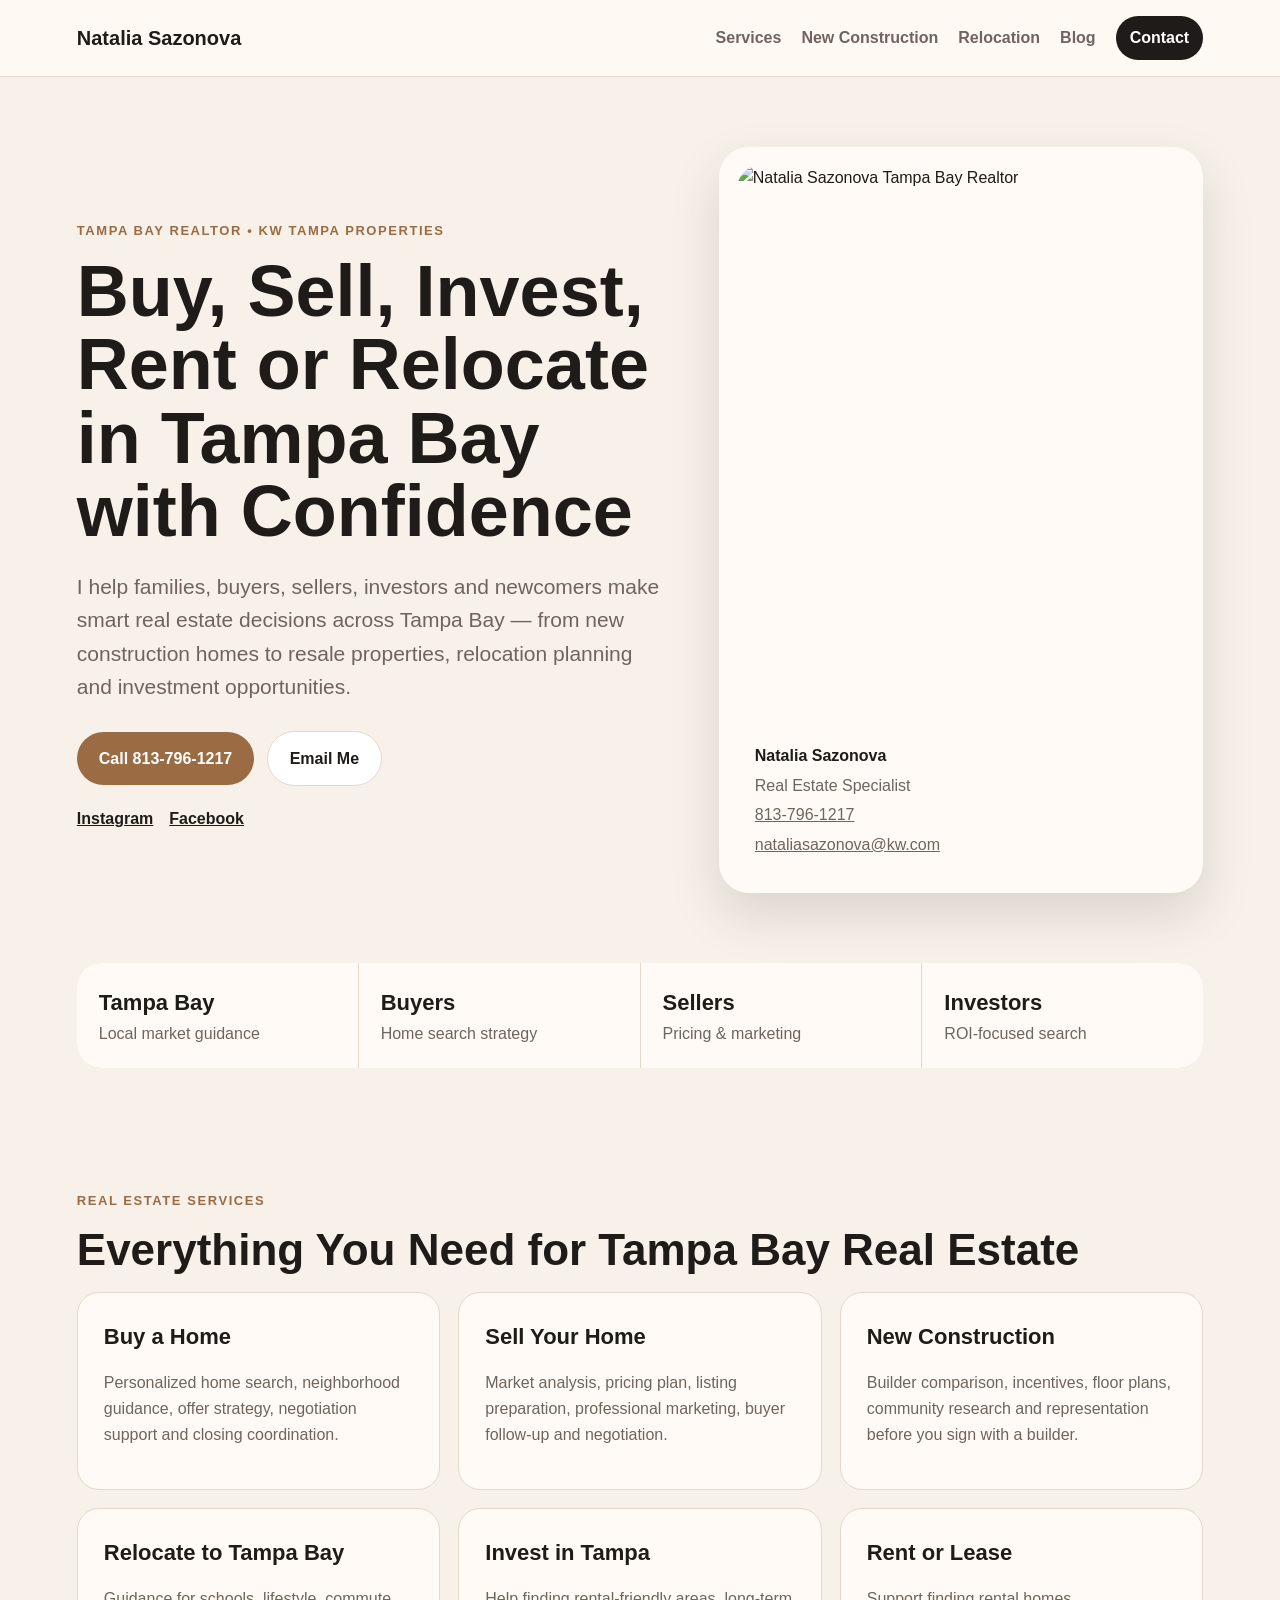
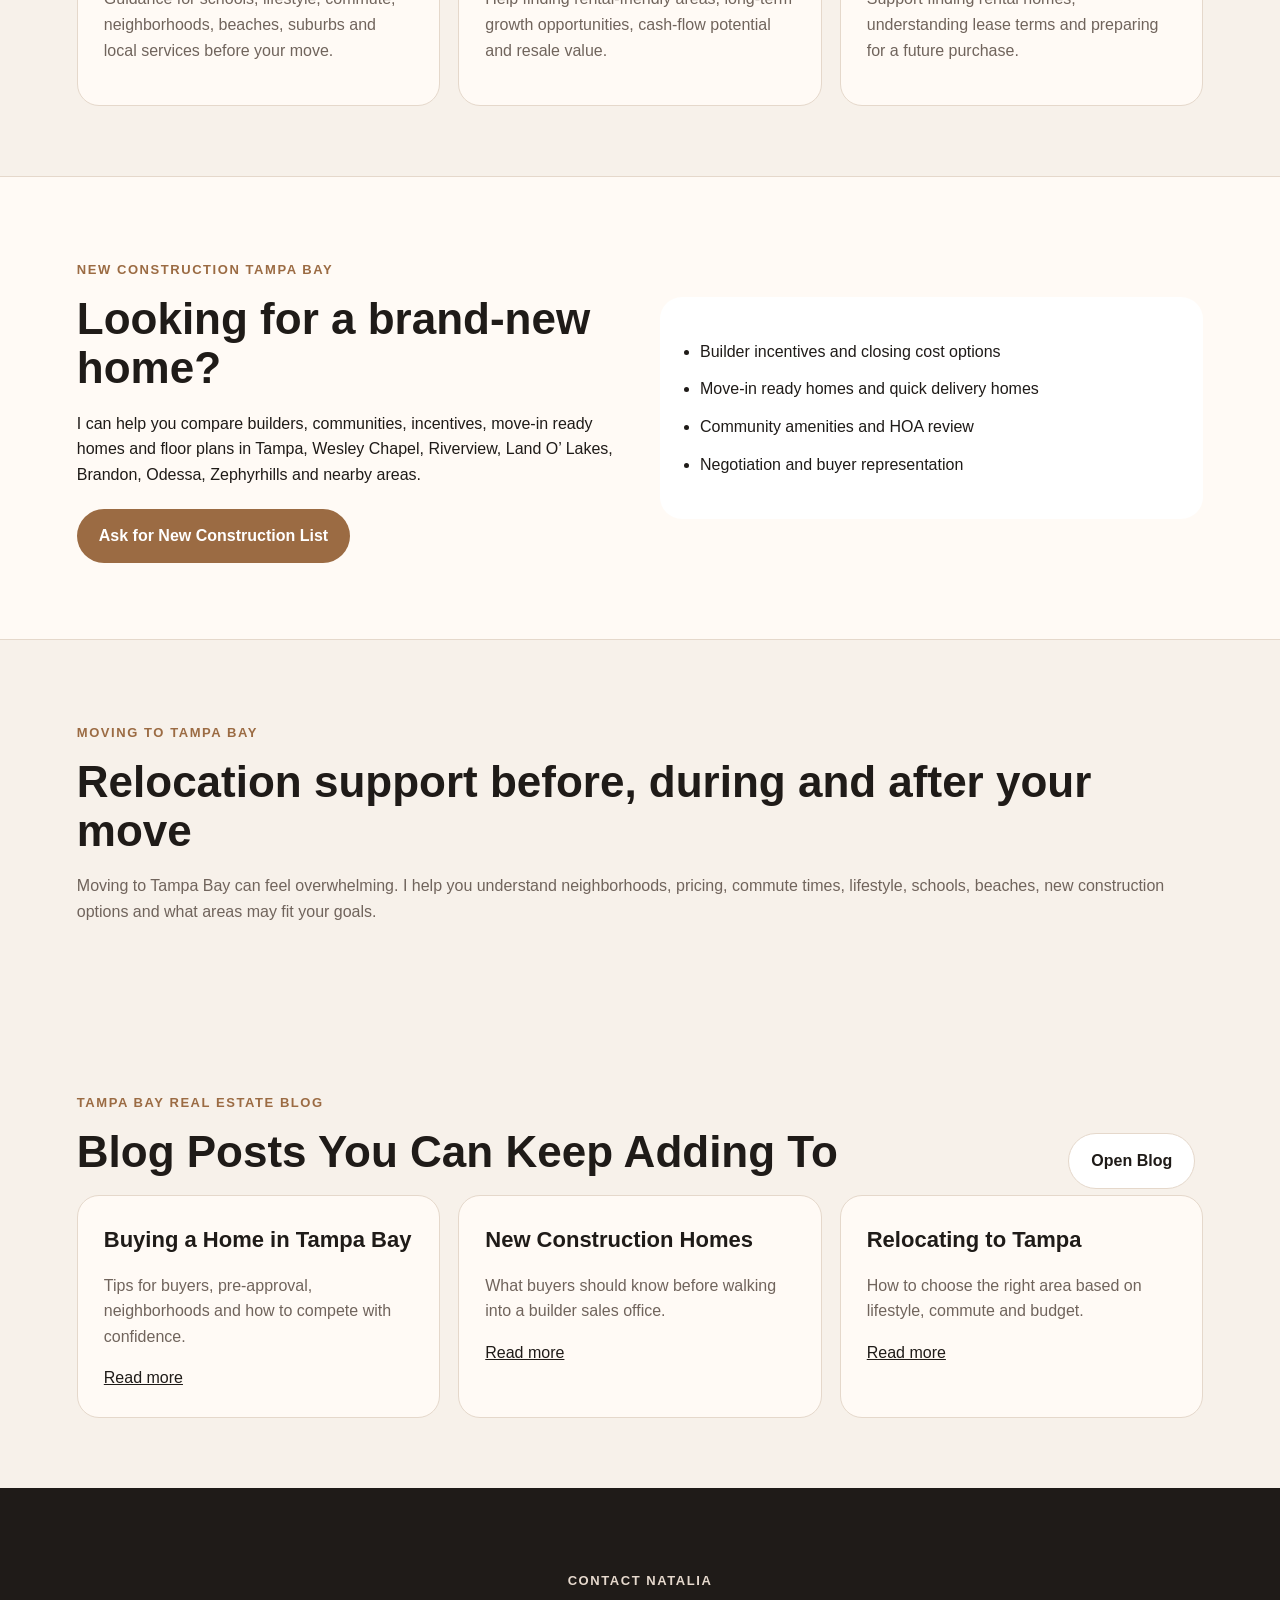
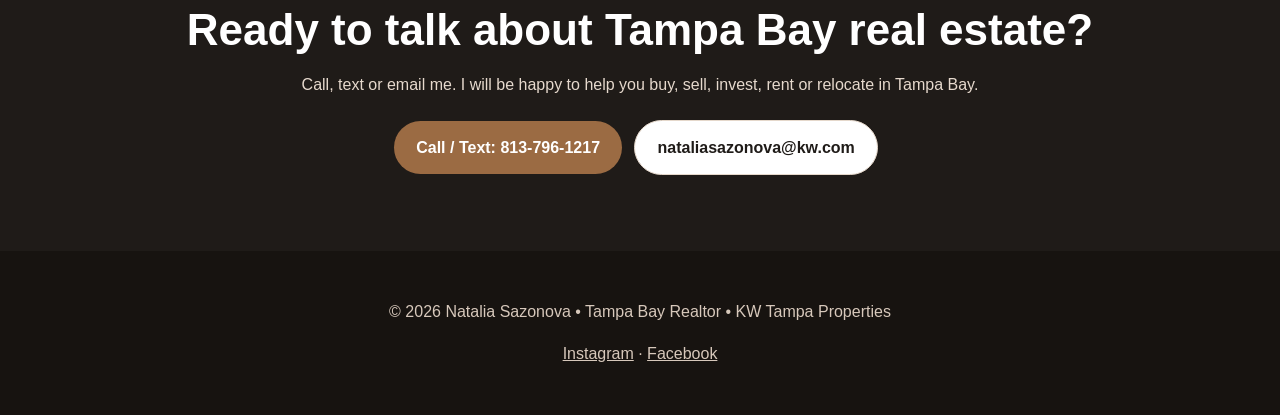
==== index.html @ 5135b5b1 "Add files via upload" ====
<!doctype html>
<html lang="en">
<head>
  <meta charset="utf-8" />
  <meta name="viewport" content="width=device-width, initial-scale=1" />
  <title>Natalia Sazonova | Tampa Bay Realtor | Buy, Sell, New Construction, Relocation</title>
  <meta name="description" content="Natalia Sazonova, Tampa Bay Realtor with KW Tampa Properties. Helping buyers, sellers, investors, renters and families relocating to Tampa Bay, Florida. New construction homes, relocation guidance, selling strategy and investment properties." />
  <meta name="keywords" content="Tampa Bay realtor, Tampa realtor, buy home Tampa, sell home Tampa, new construction Tampa, relocate to Tampa Bay, Tampa investment properties, rent in Tampa, Tampa Bay real estate agent, Wesley Chapel realtor, Clearwater realtor, St Petersburg realtor" />
  <meta name="author" content="Natalia Sazonova" />
  <meta property="og:title" content="Natalia Sazonova | Tampa Bay Realtor" />
  <meta property="og:description" content="Buy, sell, invest, rent or relocate to Tampa Bay with Natalia Sazonova, KW Tampa Properties." />
  <meta property="og:image" content="assets/natalia-sazonova-tampa-realtor.jpeg" />
  <meta property="og:type" content="website" />
  <link rel="canonical" href="https://your-domain.com/" />
  <link rel="stylesheet" href="styles.css" />
  <script type="application/ld+json">
  {
    "@context": "https://schema.org",
    "@type": "RealEstateAgent",
    "name": "Natalia Sazonova",
    "image": "https://your-domain.com/assets/natalia-sazonova-tampa-realtor.jpeg",
    "url": "https://your-domain.com/",
    "telephone": "+18137961217",
    "email": "nataliasazonova@kw.com",
    "areaServed": ["Tampa", "Tampa Bay", "Wesley Chapel", "Clearwater", "St. Petersburg", "Brandon", "Riverview", "Lutz", "Land O' Lakes"],
    "address": {"@type":"PostalAddress","addressLocality":"Tampa","addressRegion":"FL","addressCountry":"US"},
    "sameAs": [
      "https://www.instagram.com/natalia_realtortampa",
      "https://www.facebook.com/share/1bJLKjKFJc/"
    ]
  }
  </script>
</head>
<body>
  <header class="topbar">
    <a class="brand" href="#home">Natalia Sazonova</a>
    <nav>
      <a href="#services">Services</a>
      <a href="#new-construction">New Construction</a>
      <a href="#relocation">Relocation</a>
      <a href="#blog">Blog</a>
      <a class="cta-small" href="#contact">Contact</a>
    </nav>
  </header>

  <main id="home">
    <section class="hero">
      <div class="hero-text">
        <p class="eyebrow">Tampa Bay Realtor • KW Tampa Properties</p>
        <h1>Buy, Sell, Invest, Rent or Relocate in Tampa Bay with Confidence</h1>
        <p class="lead">I help families, buyers, sellers, investors and newcomers make smart real estate decisions across Tampa Bay — from new construction homes to resale properties, relocation planning and investment opportunities.</p>
        <div class="hero-buttons">
          <a class="button" href="tel:18137961217">Call 813-796-1217</a>
          <a class="button secondary" href="mailto:nataliasazonova@kw.com">Email Me</a>
        </div>
        <div class="socials">
          <a href="https://www.instagram.com/natalia_realtortampa?igsh=MTV1Z3o4bjAwMWdoNg%3D%3D&utm_source=qr" target="_blank" rel="noopener">Instagram</a>
          <a href="https://www.facebook.com/share/1bJLKjKFJc/?mibextid=wwXIfr" target="_blank" rel="noopener">Facebook</a>
        </div>
      </div>
      <div class="hero-card">
        <img src="assets/natalia-sazonova-tampa-realtor.jpeg" alt="Natalia Sazonova Tampa Bay Realtor" />
        <div class="contact-card">
          <strong>Natalia Sazonova</strong>
          <span>Real Estate Specialist</span>
          <a href="tel:18137961217">813-796-1217</a>
          <a href="mailto:nataliasazonova@kw.com">nataliasazonova@kw.com</a>
        </div>
      </div>
    </section>

    <section class="trust">
      <div><strong>Tampa Bay</strong><span>Local market guidance</span></div>
      <div><strong>Buyers</strong><span>Home search strategy</span></div>
      <div><strong>Sellers</strong><span>Pricing & marketing</span></div>
      <div><strong>Investors</strong><span>ROI-focused search</span></div>
    </section>

    <section id="services" class="section">
      <p class="eyebrow">Real Estate Services</p>
      <h2>Everything You Need for Tampa Bay Real Estate</h2>
      <div class="grid cards">
        <article><h3>Buy a Home</h3><p>Personalized home search, neighborhood guidance, offer strategy, negotiation support and closing coordination.</p></article>
        <article><h3>Sell Your Home</h3><p>Market analysis, pricing plan, listing preparation, professional marketing, buyer follow-up and negotiation.</p></article>
        <article><h3>New Construction</h3><p>Builder comparison, incentives, floor plans, community research and representation before you sign with a builder.</p></article>
        <article><h3>Relocate to Tampa Bay</h3><p>Guidance for schools, lifestyle, commute, neighborhoods, beaches, suburbs and local services before your move.</p></article>
        <article><h3>Invest in Tampa</h3><p>Help finding rental-friendly areas, long-term growth opportunities, cash-flow potential and resale value.</p></article>
        <article><h3>Rent or Lease</h3><p>Support finding rental homes, understanding lease terms and preparing for a future purchase.</p></article>
      </div>
    </section>

    <section id="new-construction" class="split section alt">
      <div>
        <p class="eyebrow">New Construction Tampa Bay</p>
        <h2>Looking for a brand-new home?</h2>
        <p>I can help you compare builders, communities, incentives, move-in ready homes and floor plans in Tampa, Wesley Chapel, Riverview, Land O’ Lakes, Brandon, Odessa, Zephyrhills and nearby areas.</p>
        <a class="button" href="#contact">Ask for New Construction List</a>
      </div>
      <ul class="checklist">
        <li>Builder incentives and closing cost options</li>
        <li>Move-in ready homes and quick delivery homes</li>
        <li>Community amenities and HOA review</li>
        <li>Negotiation and buyer representation</li>
      </ul>
    </section>

    <section id="relocation" class="section">
      <p class="eyebrow">Moving to Tampa Bay</p>
      <h2>Relocation support before, during and after your move</h2>
      <p class="wide">Moving to Tampa Bay can feel overwhelming. I help you understand neighborhoods, pricing, commute times, lifestyle, schools, beaches, new construction options and what areas may fit your goals.</p>
    </section>

    <section id="blog" class="section blog-section">
      <div class="section-head">
        <div>
          <p class="eyebrow">Tampa Bay Real Estate Blog</p>
          <h2>Blog Posts You Can Keep Adding To</h2>
        </div>
        <a class="button secondary" href="blog.html">Open Blog</a>
      </div>
      <div class="grid cards">
        <article><h3>Buying a Home in Tampa Bay</h3><p>Tips for buyers, pre-approval, neighborhoods and how to compete with confidence.</p><a href="blog.html">Read more</a></article>
        <article><h3>New Construction Homes</h3><p>What buyers should know before walking into a builder sales office.</p><a href="blog.html">Read more</a></article>
        <article><h3>Relocating to Tampa</h3><p>How to choose the right area based on lifestyle, commute and budget.</p><a href="blog.html">Read more</a></article>
      </div>
    </section>

    <section id="contact" class="contact section">
      <p class="eyebrow">Contact Natalia</p>
      <h2>Ready to talk about Tampa Bay real estate?</h2>
      <p>Call, text or email me. I will be happy to help you buy, sell, invest, rent or relocate in Tampa Bay.</p>
      <div class="contact-actions">
        <a class="button" href="tel:18137961217">Call / Text: 813-796-1217</a>
        <a class="button secondary" href="mailto:nataliasazonova@kw.com">nataliasazonova@kw.com</a>
      </div>
    </section>
  </main>

  <footer>
    <p>© <span id="year"></span> Natalia Sazonova • Tampa Bay Realtor • KW Tampa Properties</p>
    <p><a href="https://www.instagram.com/natalia_realtortampa?igsh=MTV1Z3o4bjAwMWdoNg%3D%3D&utm_source=qr" target="_blank" rel="noopener">Instagram</a> · <a href="https://www.facebook.com/share/1bJLKjKFJc/?mibextid=wwXIfr" target="_blank" rel="noopener">Facebook</a></p>
  </footer>
  <script src="script.js"></script>
</body>
</html>
---- styles.css ----
:root{--bg:#f7f1ea;--text:#1f1b18;--muted:#70645c;--brand:#9b6b43;--light:#fffaf5;--line:#e5d8cb}*{box-sizing:border-box}body{margin:0;font-family:Inter,Arial,sans-serif;background:var(--bg);color:var(--text);line-height:1.6}a{color:inherit}.topbar{position:sticky;top:0;z-index:10;background:rgba(255,250,245,.92);backdrop-filter:blur(12px);display:flex;justify-content:space-between;align-items:center;padding:16px 6%;border-bottom:1px solid var(--line)}.brand{font-weight:800;text-decoration:none;font-size:20px}nav{display:flex;gap:20px;align-items:center}nav a{text-decoration:none;font-weight:600;color:var(--muted)}.cta-small{background:var(--text);color:white!important;padding:9px 14px;border-radius:999px}.hero{display:grid;grid-template-columns:1.1fr .9fr;gap:50px;align-items:center;padding:70px 6%}.eyebrow{text-transform:uppercase;letter-spacing:.12em;font-weight:800;color:var(--brand);font-size:13px}h1{font-size:clamp(38px,6vw,72px);line-height:1.02;margin:10px 0 20px}h2{font-size:clamp(28px,4vw,44px);line-height:1.12;margin:8px 0 18px}h3{font-size:22px;margin:0 0 10px}.lead{font-size:21px;color:var(--muted);max-width:760px}.button{display:inline-block;background:var(--brand);color:white;text-decoration:none;padding:14px 22px;border-radius:999px;font-weight:800;margin:6px 8px 6px 0}.button.secondary{background:white;color:var(--text);border:1px solid var(--line)}.socials{display:flex;gap:16px;margin-top:14px;font-weight:700}.hero-card{background:var(--light);padding:18px;border-radius:30px;box-shadow:0 22px 50px rgba(70,47,31,.15)}.hero-card img{width:100%;border-radius:24px;display:block;aspect-ratio:4/5;object-fit:cover}.contact-card{display:grid;gap:4px;padding:18px}.contact-card span,.contact-card a{color:var(--muted)}.trust{display:grid;grid-template-columns:repeat(4,1fr);gap:1px;background:var(--line);margin:0 6% 40px;border-radius:24px;overflow:hidden}.trust div{background:var(--light);padding:22px}.trust strong{display:block;font-size:22px}.trust span{color:var(--muted)}.section{padding:70px 6%}.alt{background:var(--light);border-block:1px solid var(--line)}.grid{display:grid;grid-template-columns:repeat(3,1fr);gap:18px}.cards article,.post{background:var(--light);border:1px solid var(--line);border-radius:22px;padding:26px}.cards p,.wide,.post p{color:var(--muted)}.split{display:grid;grid-template-columns:1fr 1fr;gap:40px;align-items:center}.checklist{background:white;border-radius:22px;padding:30px 40px}.checklist li{margin:12px 0}.section-head{display:flex;justify-content:space-between;gap:20px;align-items:end}.contact{text-align:center;background:var(--text);color:white}.contact p{color:#e6d9cd}.contact .button.secondary{color:var(--text)}footer{text-align:center;padding:32px 6%;background:#171310;color:#d7c8bb}.blog-page h1{max-width:1000px}.post{margin:22px 0}.date{font-weight:800;color:var(--brand)!important}.mini{border-radius:24px;margin-top:30px}@media(max-width:900px){nav{display:none}.hero,.split{grid-template-columns:1fr}.trust,.grid{grid-template-columns:1fr}.section-head{display:block}h1{font-size:42px}.hero{padding-top:38px}}
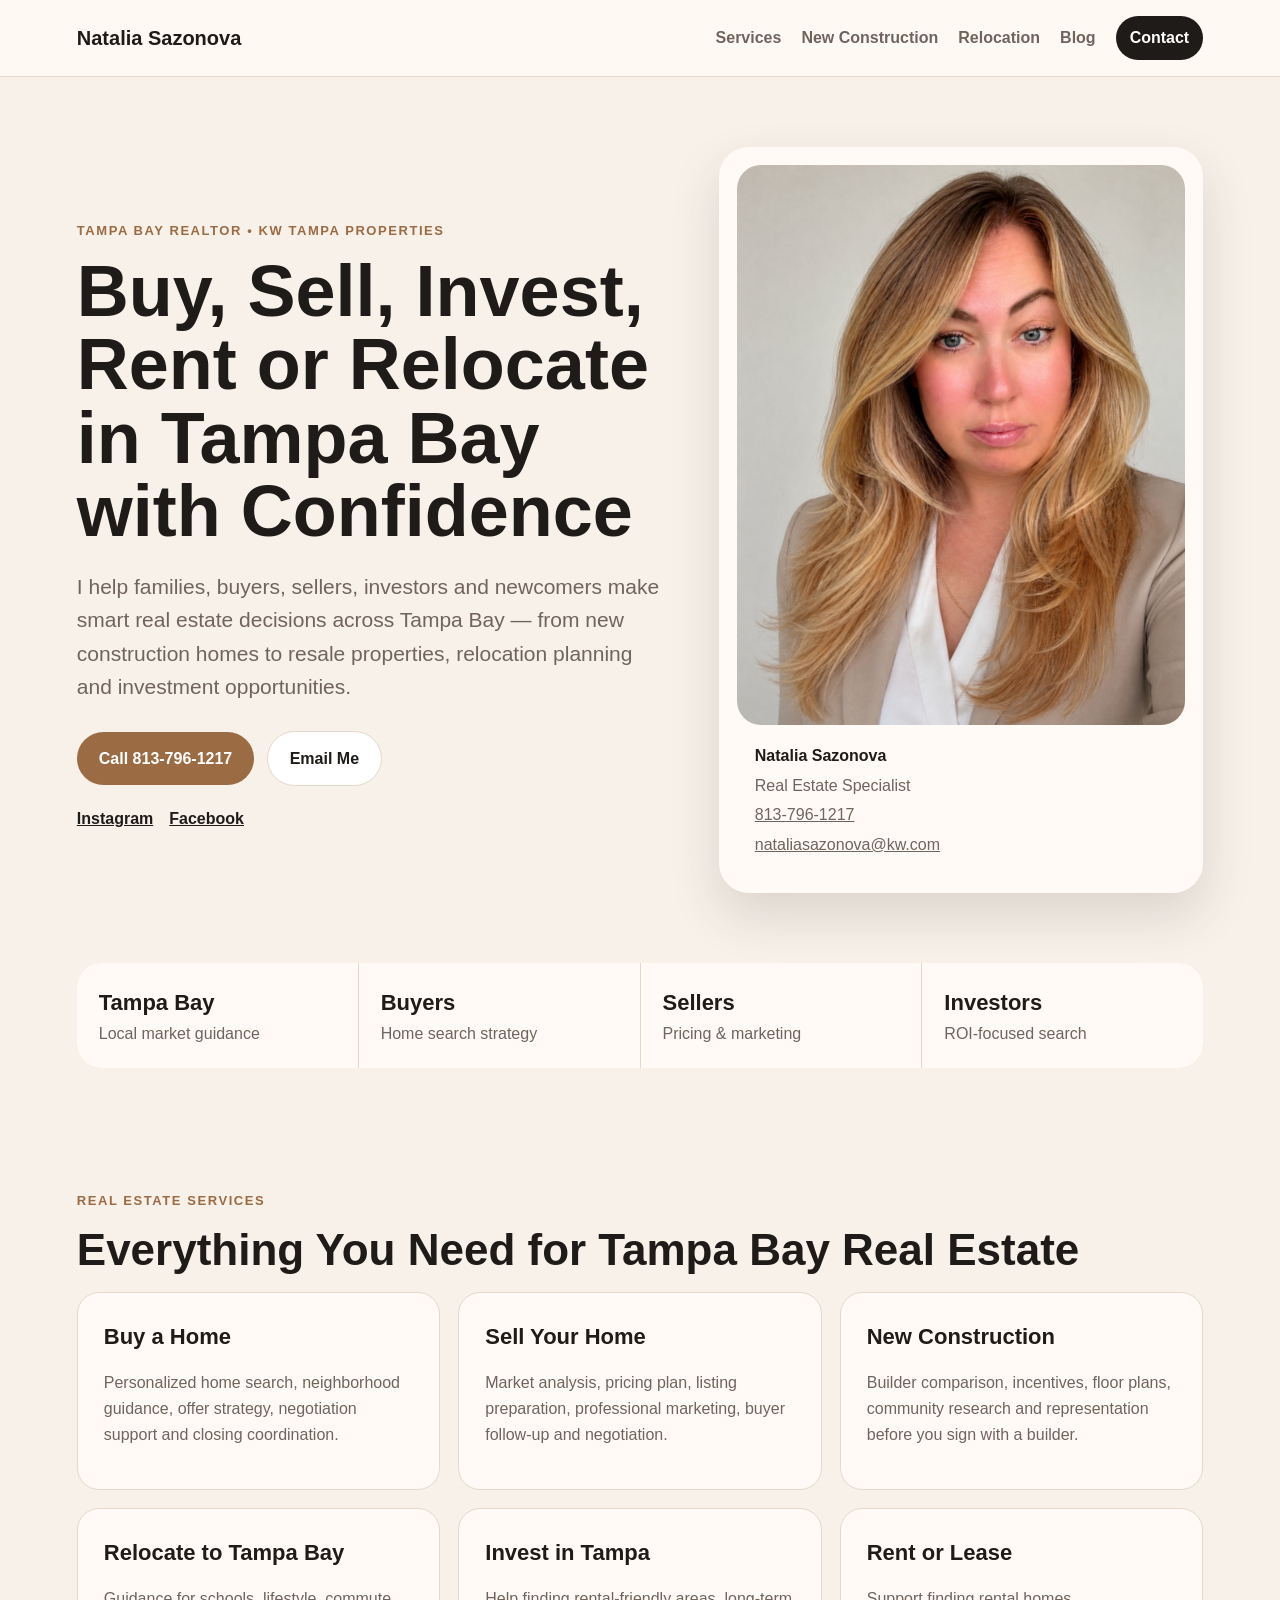
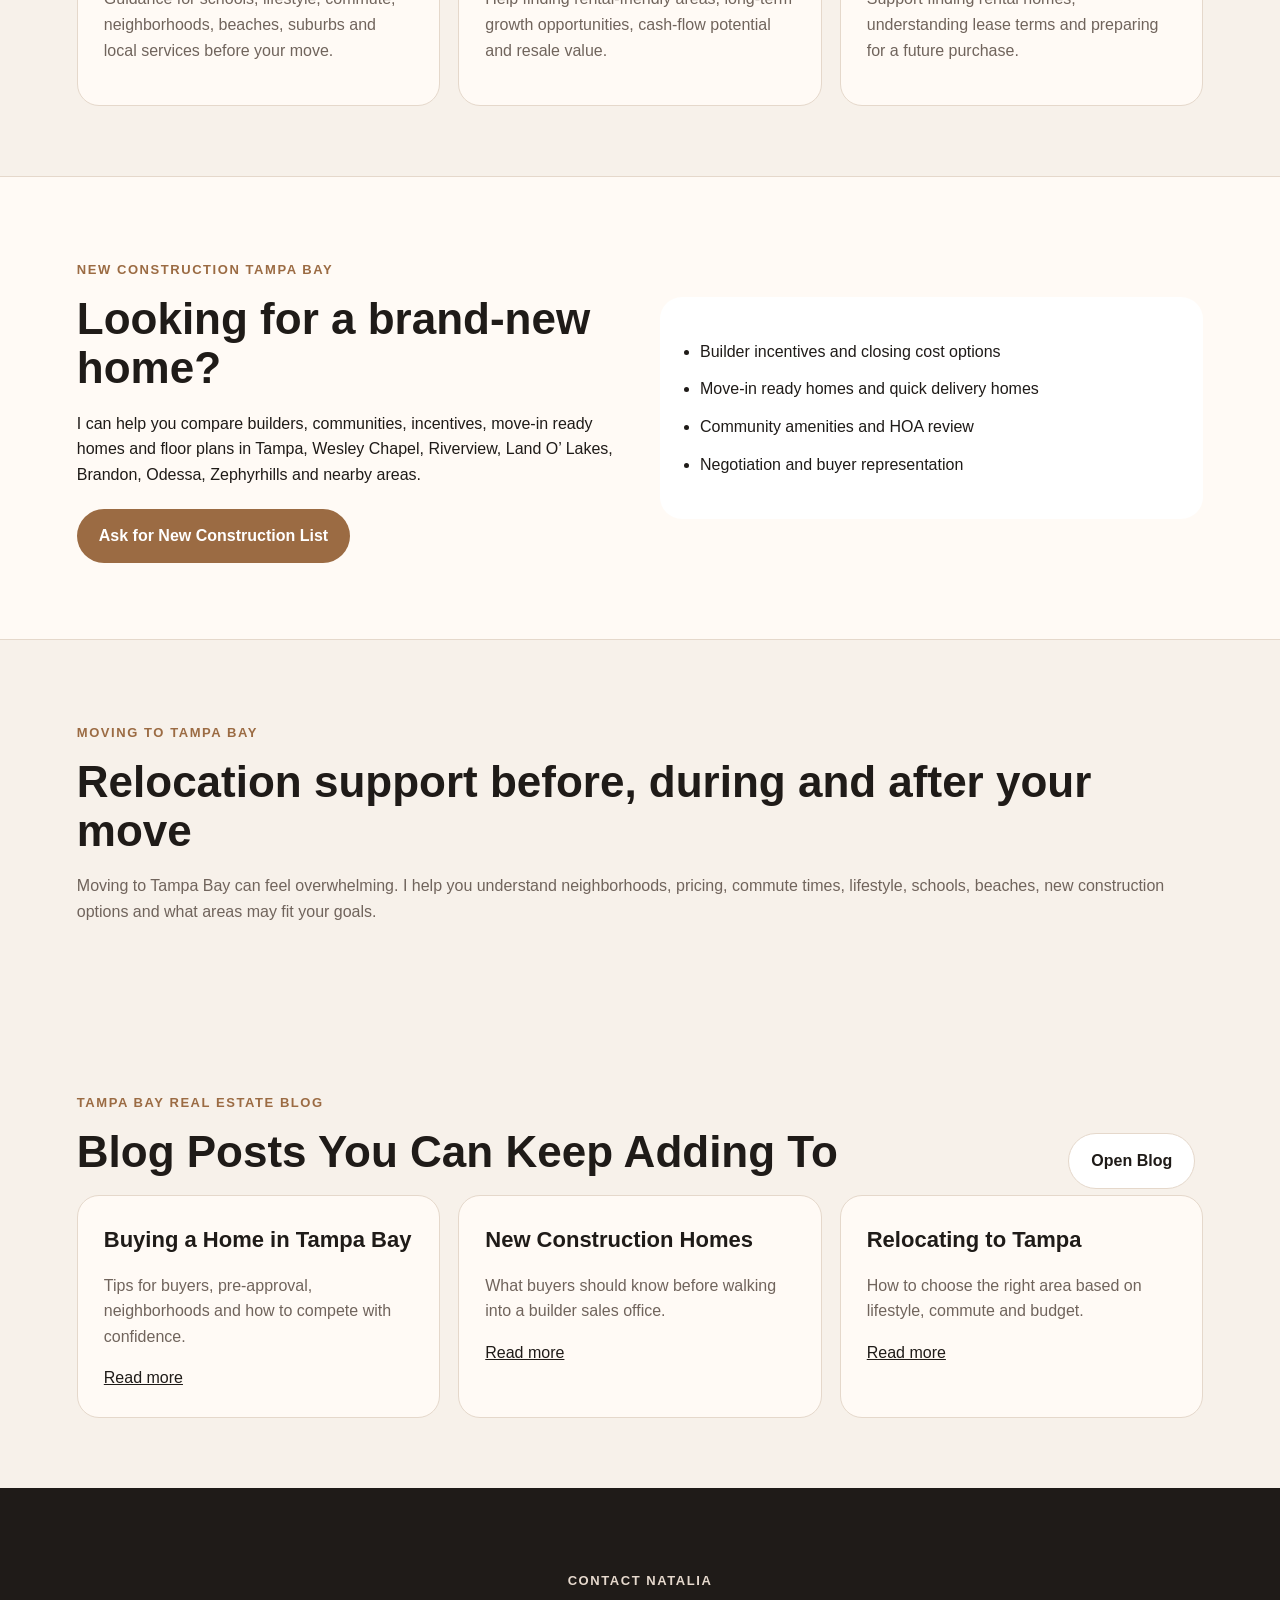
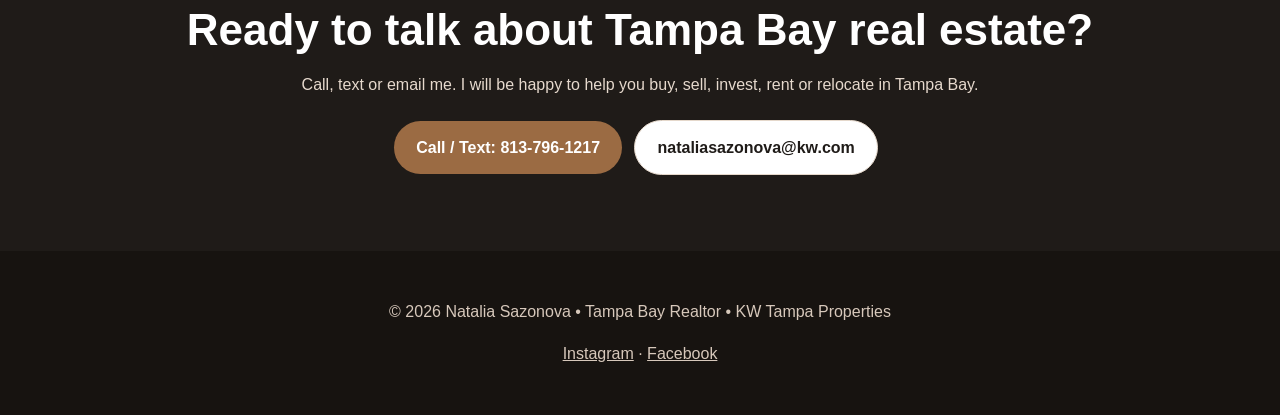
==== commit f19f17e0: "Update index.html" ====
--- a/index.html
+++ b/index.html
@@ -18,7 +18,7 @@
     "@context": "https://schema.org",
     "@type": "RealEstateAgent",
     "name": "Natalia Sazonova",
-    "image": "https://your-domain.com/assets/natalia-sazonova-tampa-realtor.jpeg",
+    "image": "natalia.jpg",
     "url": "https://your-domain.com/",
     "telephone": "+18137961217",
     "email": "nataliasazonova@kw.com",
@@ -59,7 +59,7 @@
         </div>
       </div>
       <div class="hero-card">
-        <img src="assets/natalia-sazonova-tampa-realtor.jpeg" alt="Natalia Sazonova Tampa Bay Realtor" />
+       <img src="natalia.jpg" alt="Natalia Sazonova" class="hero-image"> 
         <div class="contact-card">
           <strong>Natalia Sazonova</strong>
           <span>Real Estate Specialist</span>
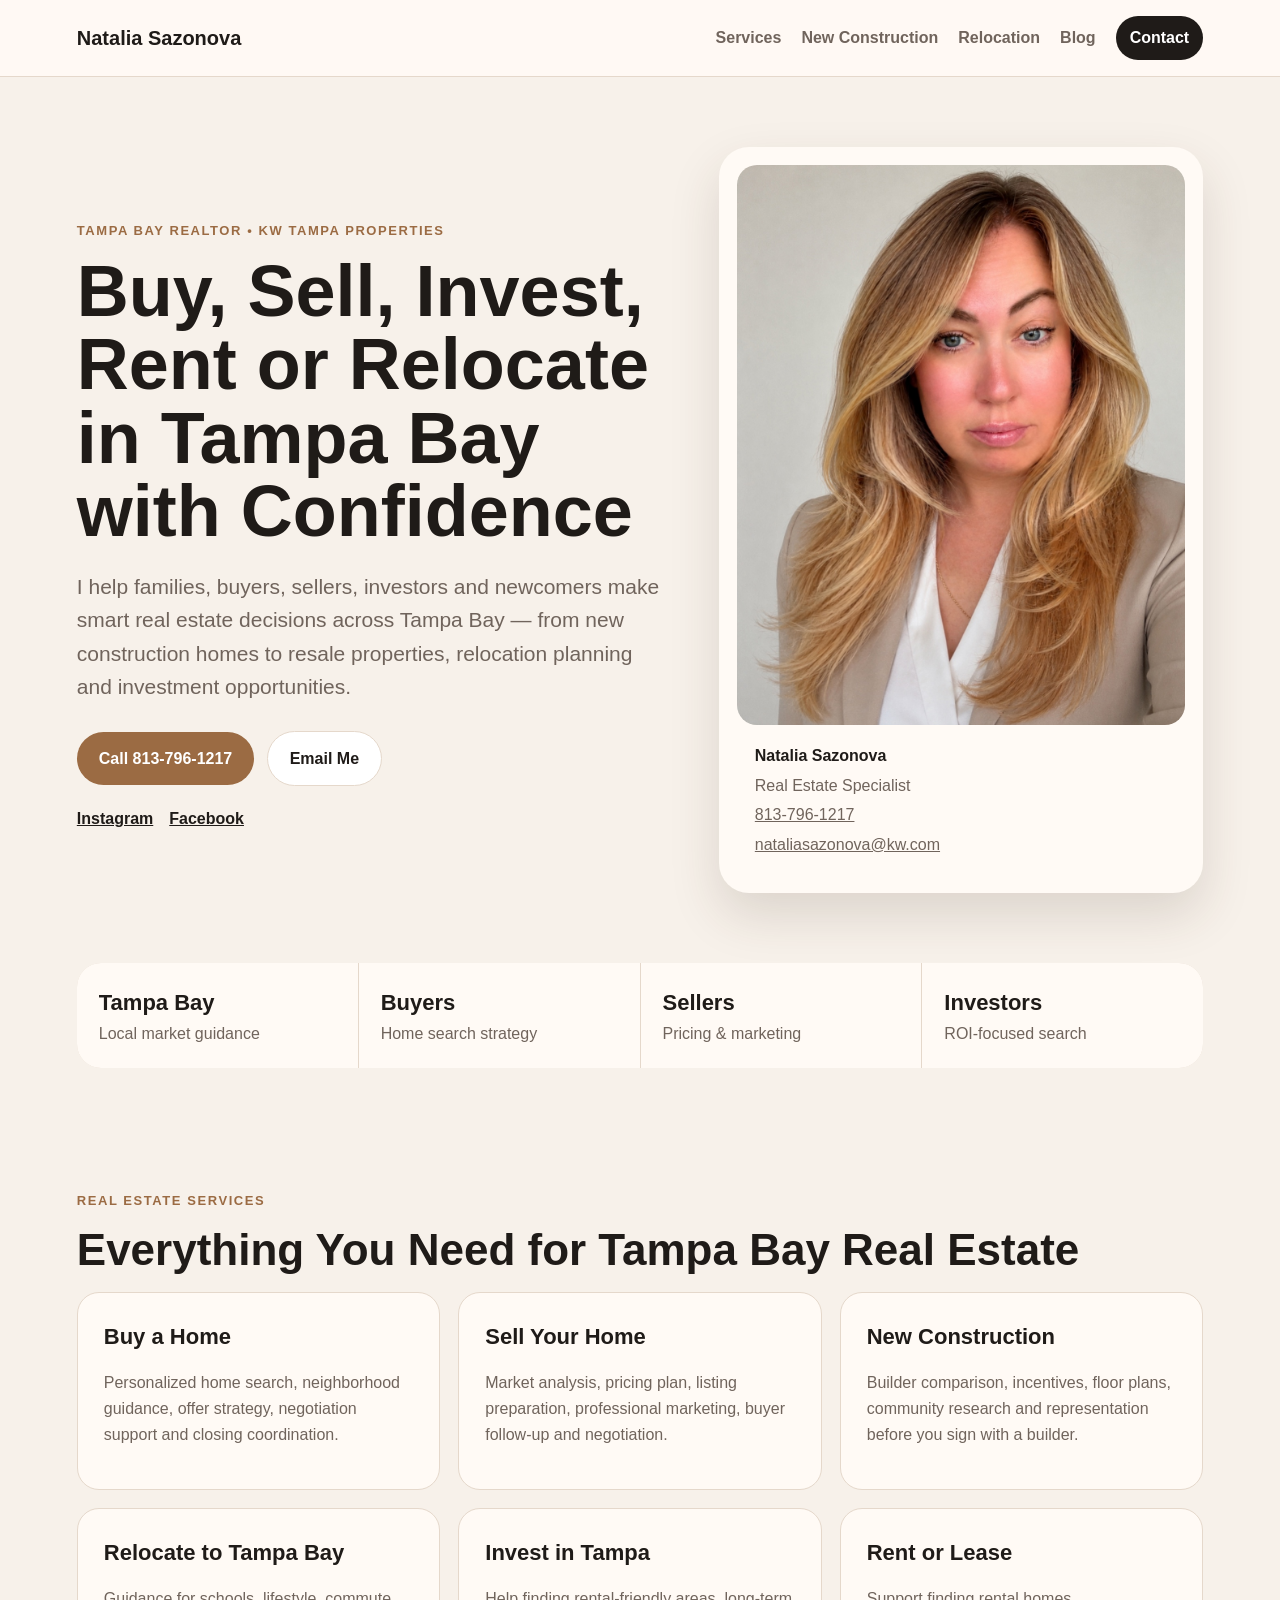
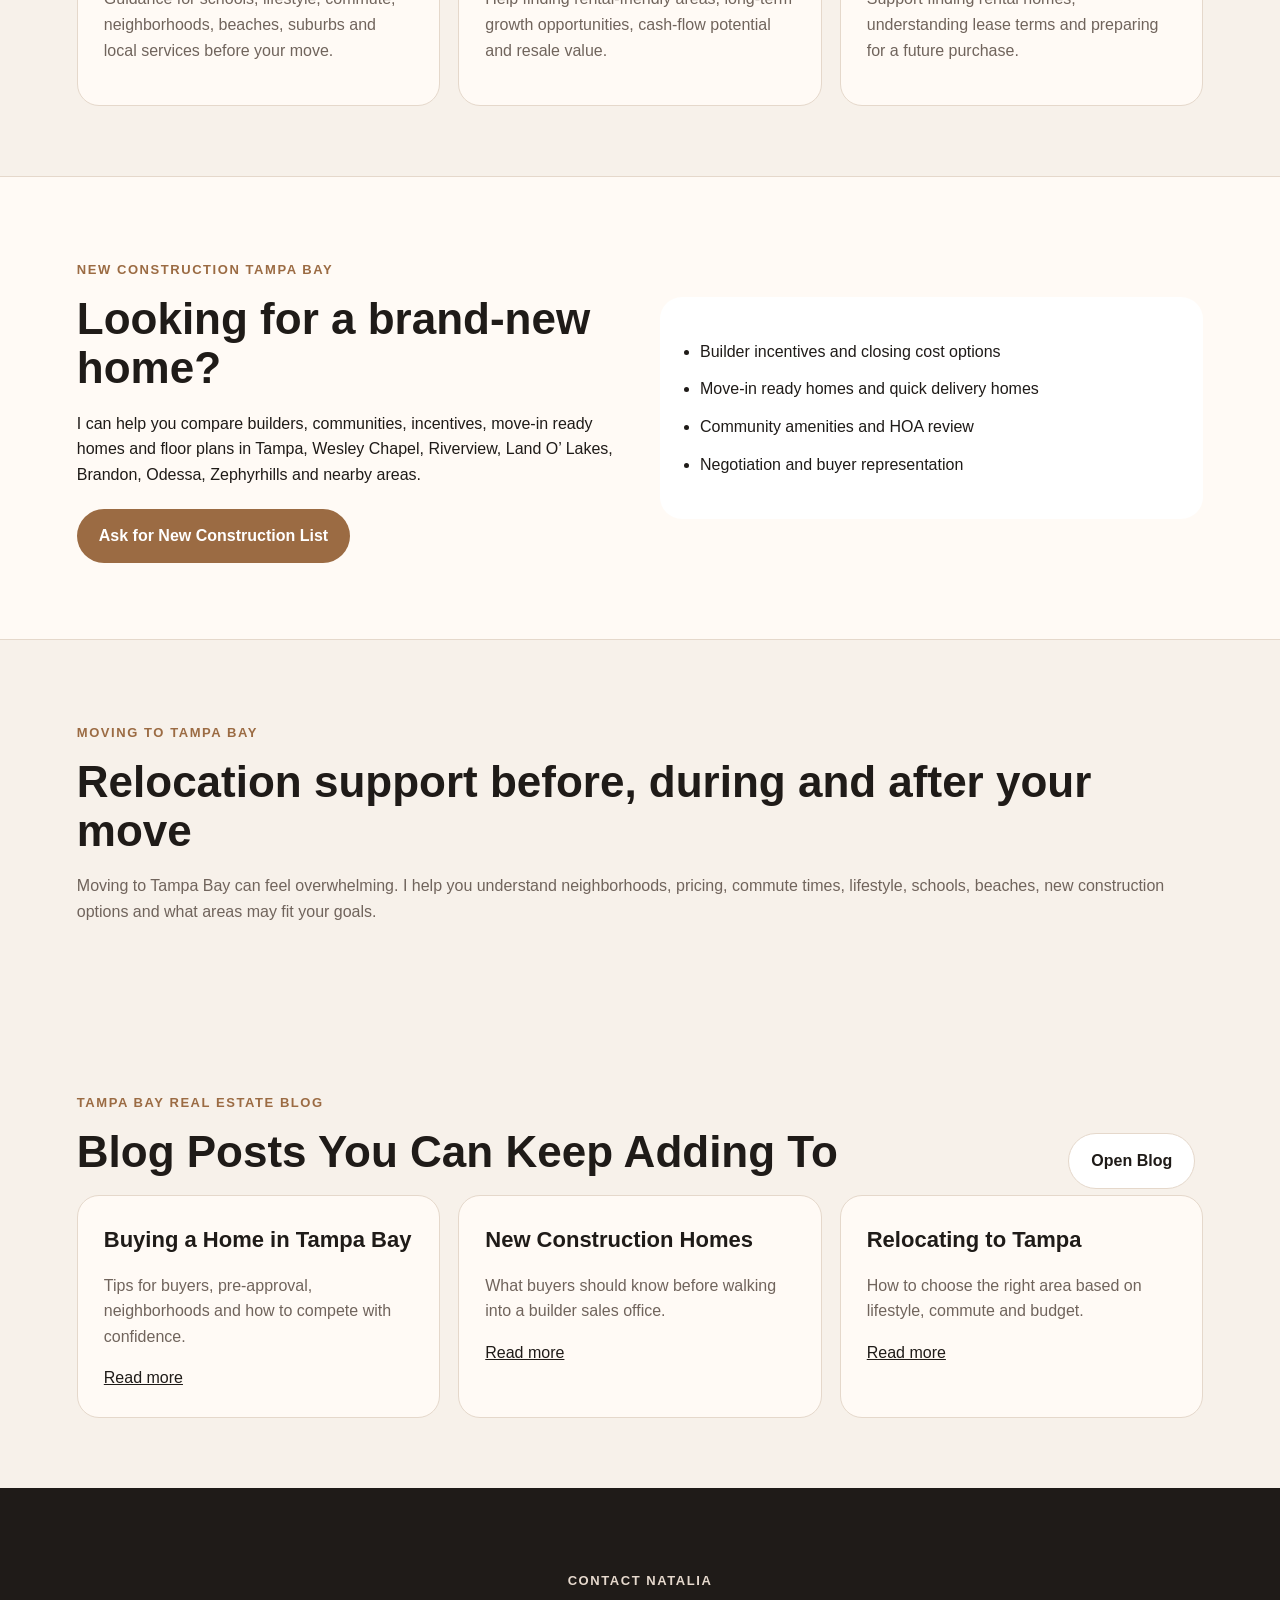
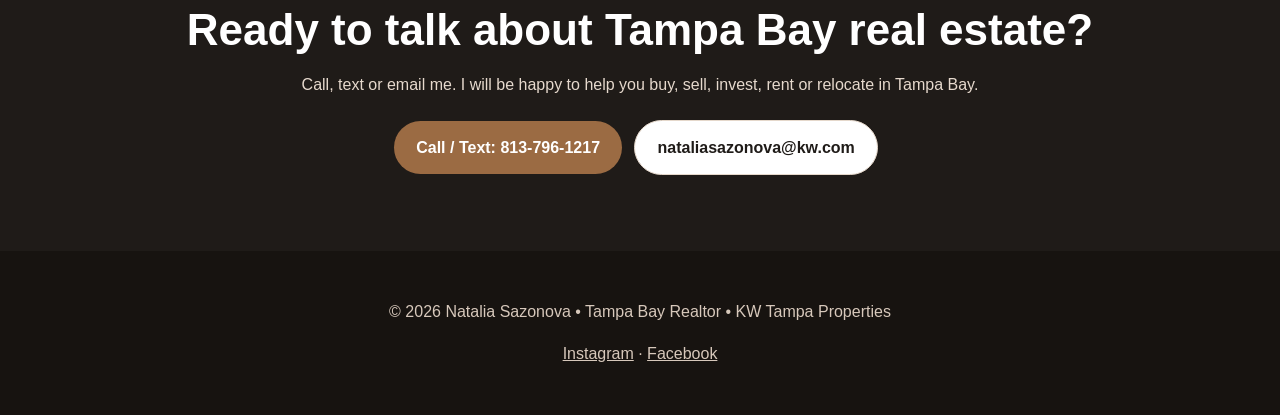
==== commit 8be41ca8: "Update index.html" ====
--- a/index.html
+++ b/index.html
@@ -59,7 +59,7 @@
         </div>
       </div>
       <div class="hero-card">
-       <img src="natalia.jpg" alt="Natalia Sazonova" class="hero-image"> 
+       <img src="./natalia.jpg" alt="Natalia Sazonova" style="width:100%; border-radius:20px;">
         <div class="contact-card">
           <strong>Natalia Sazonova</strong>
           <span>Real Estate Specialist</span>
